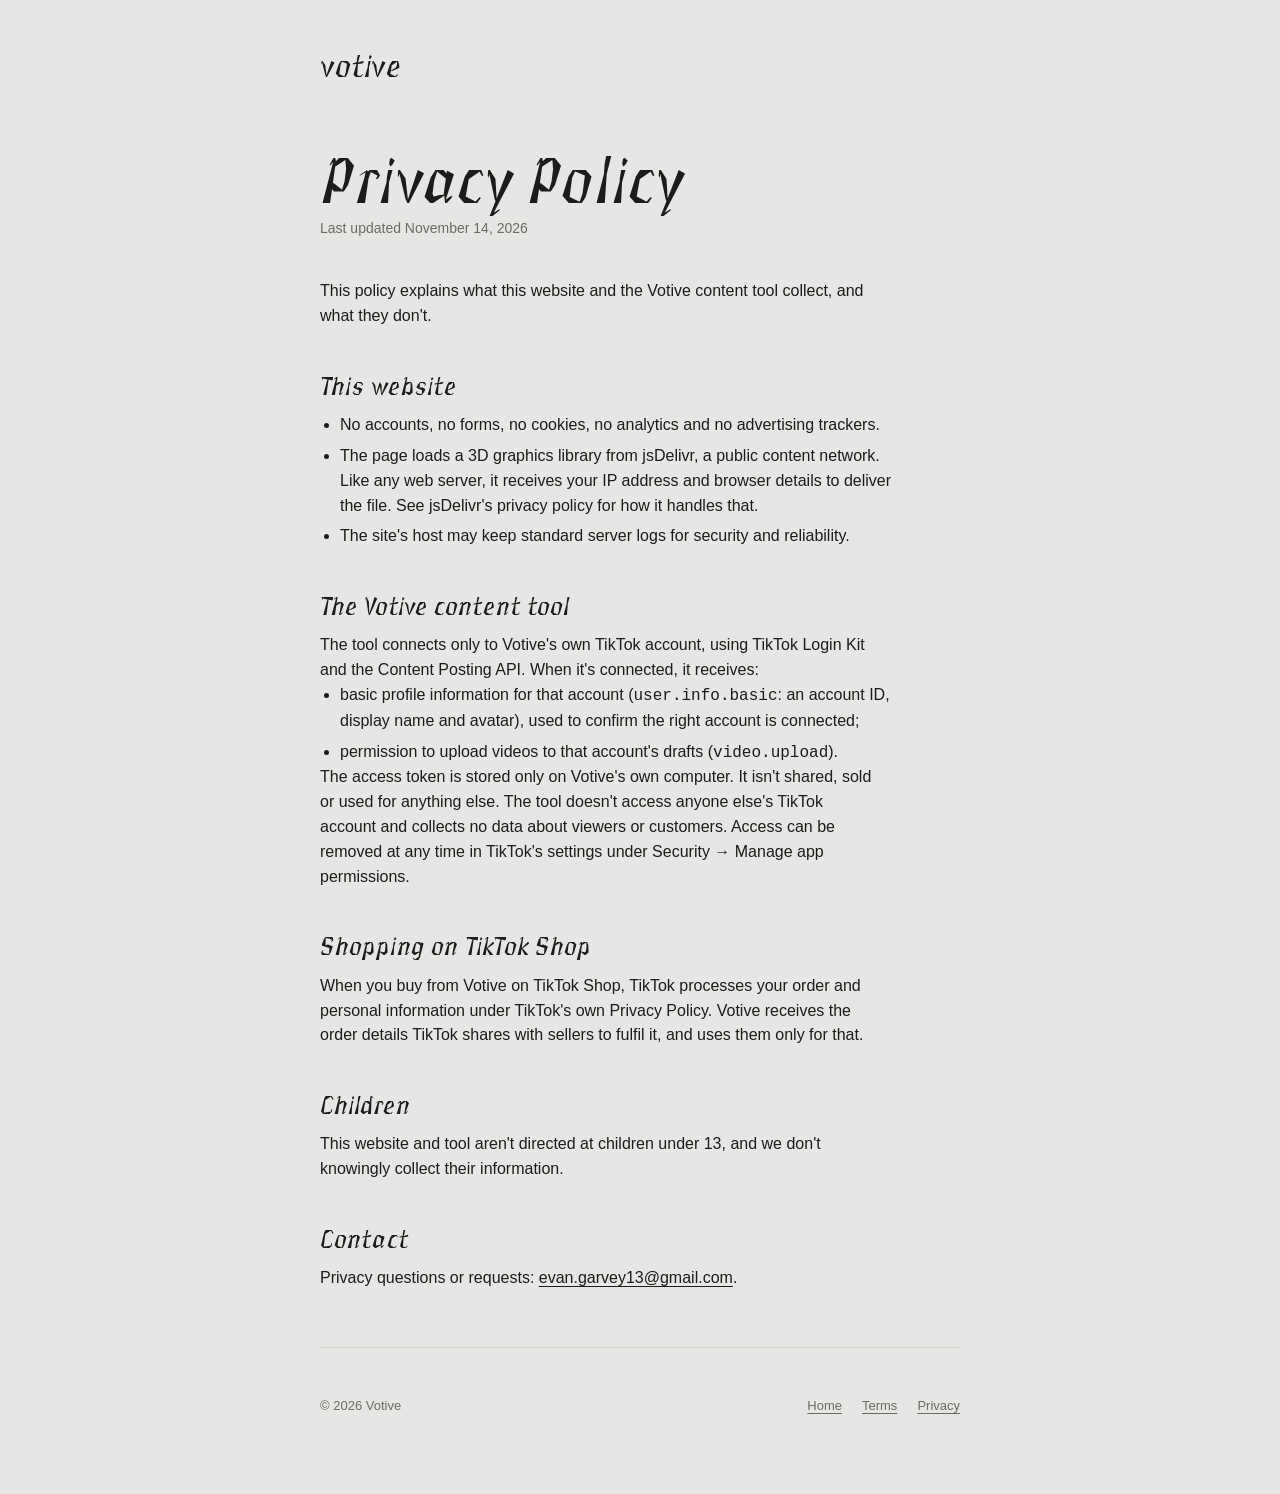
==== privacy.html @ f897fc1c "Votive site: home, terms, privacy Co-Authored-By: Claude Opus 5.5 <noreply@anthropic.com>" ====
<!doctype html>
<html lang="en">
<head>
<meta charset="utf-8">
<meta name="viewport" content="width=device-width, initial-scale=1">
<title>Privacy Policy · Votive</title>
<meta name="theme-color" content="#e6e6e4">
<link rel="stylesheet" href="assets/site.css">
<link rel="icon" href="assets/favicon.png">
</head>
<body>
<main class="page">
<a class="back" href="index.html">votive</a>
<h1>Privacy Policy</h1>
<p class="updated">Last updated November 14, 2026</p>
<p>This policy explains what this website and the Votive content tool collect, and what they don't.</p>
<h2>This website</h2>
<ul>
<li>No accounts, no forms, no cookies, no analytics and no advertising trackers.</li>
<li>The page loads a 3D graphics library from jsDelivr, a public content network. Like any web server, it receives your IP address and browser details to deliver the file. See jsDelivr's privacy policy for how it handles that.</li>
<li>The site's host may keep standard server logs for security and reliability.</li>
</ul>
<h2>The Votive content tool</h2>
<p>The tool connects only to Votive's own TikTok account, using TikTok Login Kit and the Content Posting API. When it's connected, it receives:</p>
<ul>
<li>basic profile information for that account (<code>user.info.basic</code>: an account ID, display name and avatar), used to confirm the right account is connected;</li>
<li>permission to upload videos to that account's drafts (<code>video.upload</code>).</li>
</ul>
<p>The access token is stored only on Votive's own computer. It isn't shared, sold or used for anything else. The tool doesn't access anyone else's TikTok account and collects no data about viewers or customers. Access can be removed at any time in TikTok's settings under Security → Manage app permissions.</p>
<h2>Shopping on TikTok Shop</h2>
<p>When you buy from Votive on TikTok Shop, TikTok processes your order and personal information under TikTok's own Privacy Policy. Votive receives the order details TikTok shares with sellers to fulfil it, and uses them only for that.</p>
<h2>Children</h2>
<p>This website and tool aren't directed at children under 13, and we don't knowingly collect their information.</p>
<h2>Contact</h2>
<p>Privacy questions or requests: <a href="mailto:evan.garvey13@gmail.com">evan.garvey13@gmail.com</a>.</p>
<footer class="foot"><span>© 2026 Votive</span><nav><a href="index.html">Home</a><a href="terms.html">Terms</a><a href="privacy.html">Privacy</a></nav></footer>
</main>
</body>
</html>
---- assets/site.css ----
/* Votive site. Mars (OFL, fonts/OFL.txt) for the wordmark and headlines; system sans for everything else. */
@font-face { font-family: 'Mars'; src: url('../fonts/Mars-RegularDisplay.woff2') format('woff2'); font-weight: 400; font-style: normal; font-display: swap; }
@font-face { font-family: 'Mars'; src: url('../fonts/Mars-BoldDisplay.woff2') format('woff2'); font-weight: 700; font-style: normal; font-display: swap; }
:root {
  --bg: #e6e6e4; --ink: #1c1c1a; --muted: #6a6a66; --line: #cfcfcb;
  --display: 'Mars', Georgia, serif;
  --sans: -apple-system, BlinkMacSystemFont, 'Helvetica Neue', Helvetica, Arial, sans-serif;
}
* { box-sizing: border-box; margin: 0; }
html, body { background: var(--bg); color: var(--ink); font-family: var(--sans); font-size: 16px; line-height: 1.55; -webkit-font-smoothing: antialiased; }
a { color: inherit; text-underline-offset: 3px; text-decoration-thickness: 1px; }
a:hover { color: var(--muted); }
:focus-visible { outline: 2px solid var(--ink); outline-offset: 3px; }

/* Home: one screen, no scroll. */
body.home { height: 100svh; overflow: hidden; display: grid; grid-template-rows: 1fr auto; }
.hero { display: flex; flex-direction: column; align-items: center; justify-content: center; min-height: 0; padding-top: 4svh; }
.ring { width: min(88vw, 58svh); aspect-ratio: 1; cursor: grab; touch-action: none; opacity: 0; transition: opacity .9s ease; }
.ring.ready { opacity: 1; }
.ring.grabbing { cursor: grabbing; }
.ring canvas { width: 100%; height: 100%; display: block; }
.wordmark { margin-top: -3svh; text-align: center; font-family: var(--display); font-weight: 400; font-size: clamp(72px, 12vw, 160px); line-height: .9; letter-spacing: -0.01em; pointer-events: none; }
.foot { display: flex; justify-content: space-between; gap: 16px; padding: 18px clamp(16px, 4vw, 40px); font-size: 13px; color: var(--muted); }
.foot nav { display: flex; gap: 20px; }

/* Legal pages: plain reading pages (these may scroll). */
.page { max-width: 680px; margin: 0 auto; padding: 40px 20px 80px; }
.page .back { font-family: var(--display); font-size: 32px; text-decoration: none; }
.page h1 { font-family: var(--display); font-weight: 400; font-size: clamp(40px, 8vw, 64px); line-height: 1; margin: 56px 0 8px; }
.page .updated { color: var(--muted); font-size: 14px; margin-bottom: 40px; }
.page h2 { font-family: var(--display); font-weight: 400; font-size: 26px; margin: 36px 0 8px; }
.page p, .page li { max-width: 62ch; }
.page ul { padding-left: 20px; }
.page li + li { margin-top: 6px; }
.page .foot { padding: 48px 0 0; border-top: 1px solid var(--line); margin-top: 56px; }
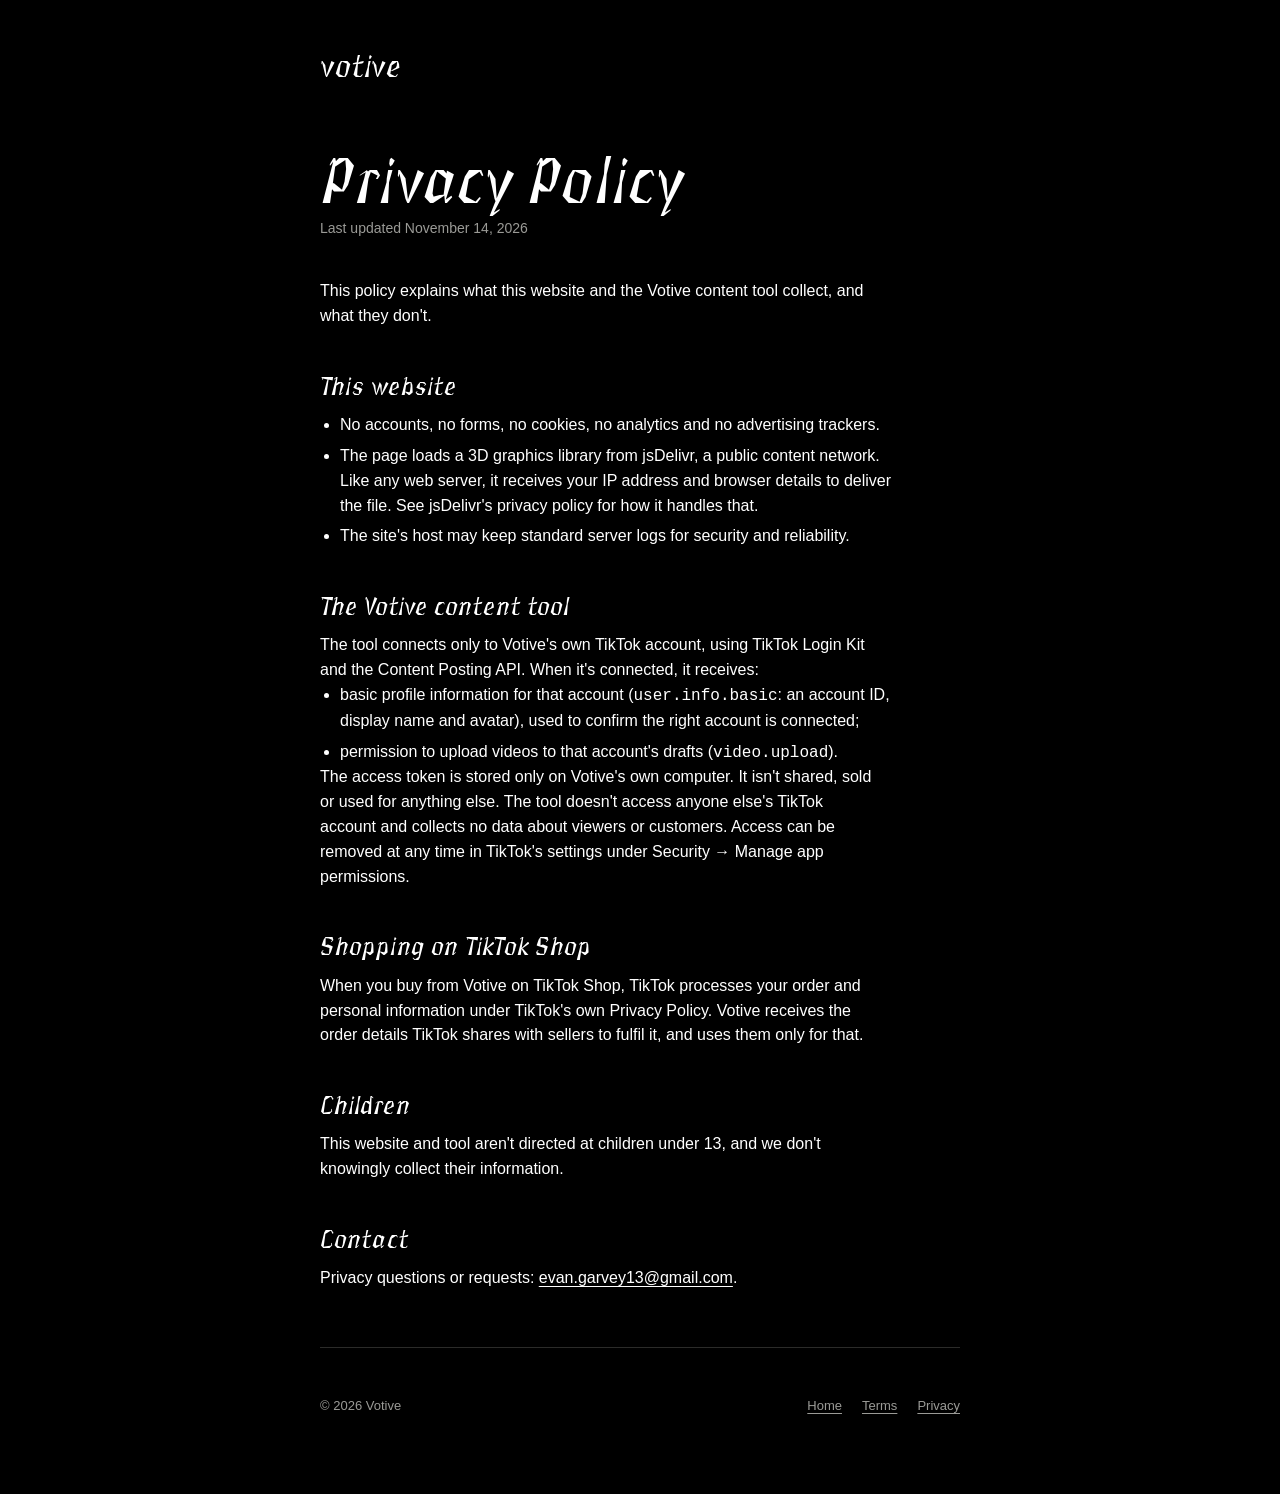
==== commit 790dc59a: "Photo-real ring logo, black theme Co-Authored-By: Claude Opus 5.5 <noreply@anthropic.com>" ====
--- a/privacy.html
+++ b/privacy.html
@@ -4,7 +4,7 @@
 <meta charset="utf-8">
 <meta name="viewport" content="width=device-width, initial-scale=1">
 <title>Privacy Policy · Votive</title>
-<meta name="theme-color" content="#e6e6e4">
+<meta name="theme-color" content="#000000">
 <link rel="stylesheet" href="assets/site.css">
 <link rel="icon" href="assets/favicon.png">
 </head>
--- a/assets/site.css
+++ b/assets/site.css
@@ -2,7 +2,7 @@
 @font-face { font-family: 'Mars'; src: url('../fonts/Mars-RegularDisplay.woff2') format('woff2'); font-weight: 400; font-style: normal; font-display: swap; }
 @font-face { font-family: 'Mars'; src: url('../fonts/Mars-BoldDisplay.woff2') format('woff2'); font-weight: 700; font-style: normal; font-display: swap; }
 :root {
-  --bg: #e6e6e4; --ink: #1c1c1a; --muted: #6a6a66; --line: #cfcfcb;
+  --bg: #000000; --ink: #ffffff; --muted: #9a9a96; --line: #2b2b29;
   --display: 'Mars', Georgia, serif;
   --sans: -apple-system, BlinkMacSystemFont, 'Helvetica Neue', Helvetica, Arial, sans-serif;
 }
